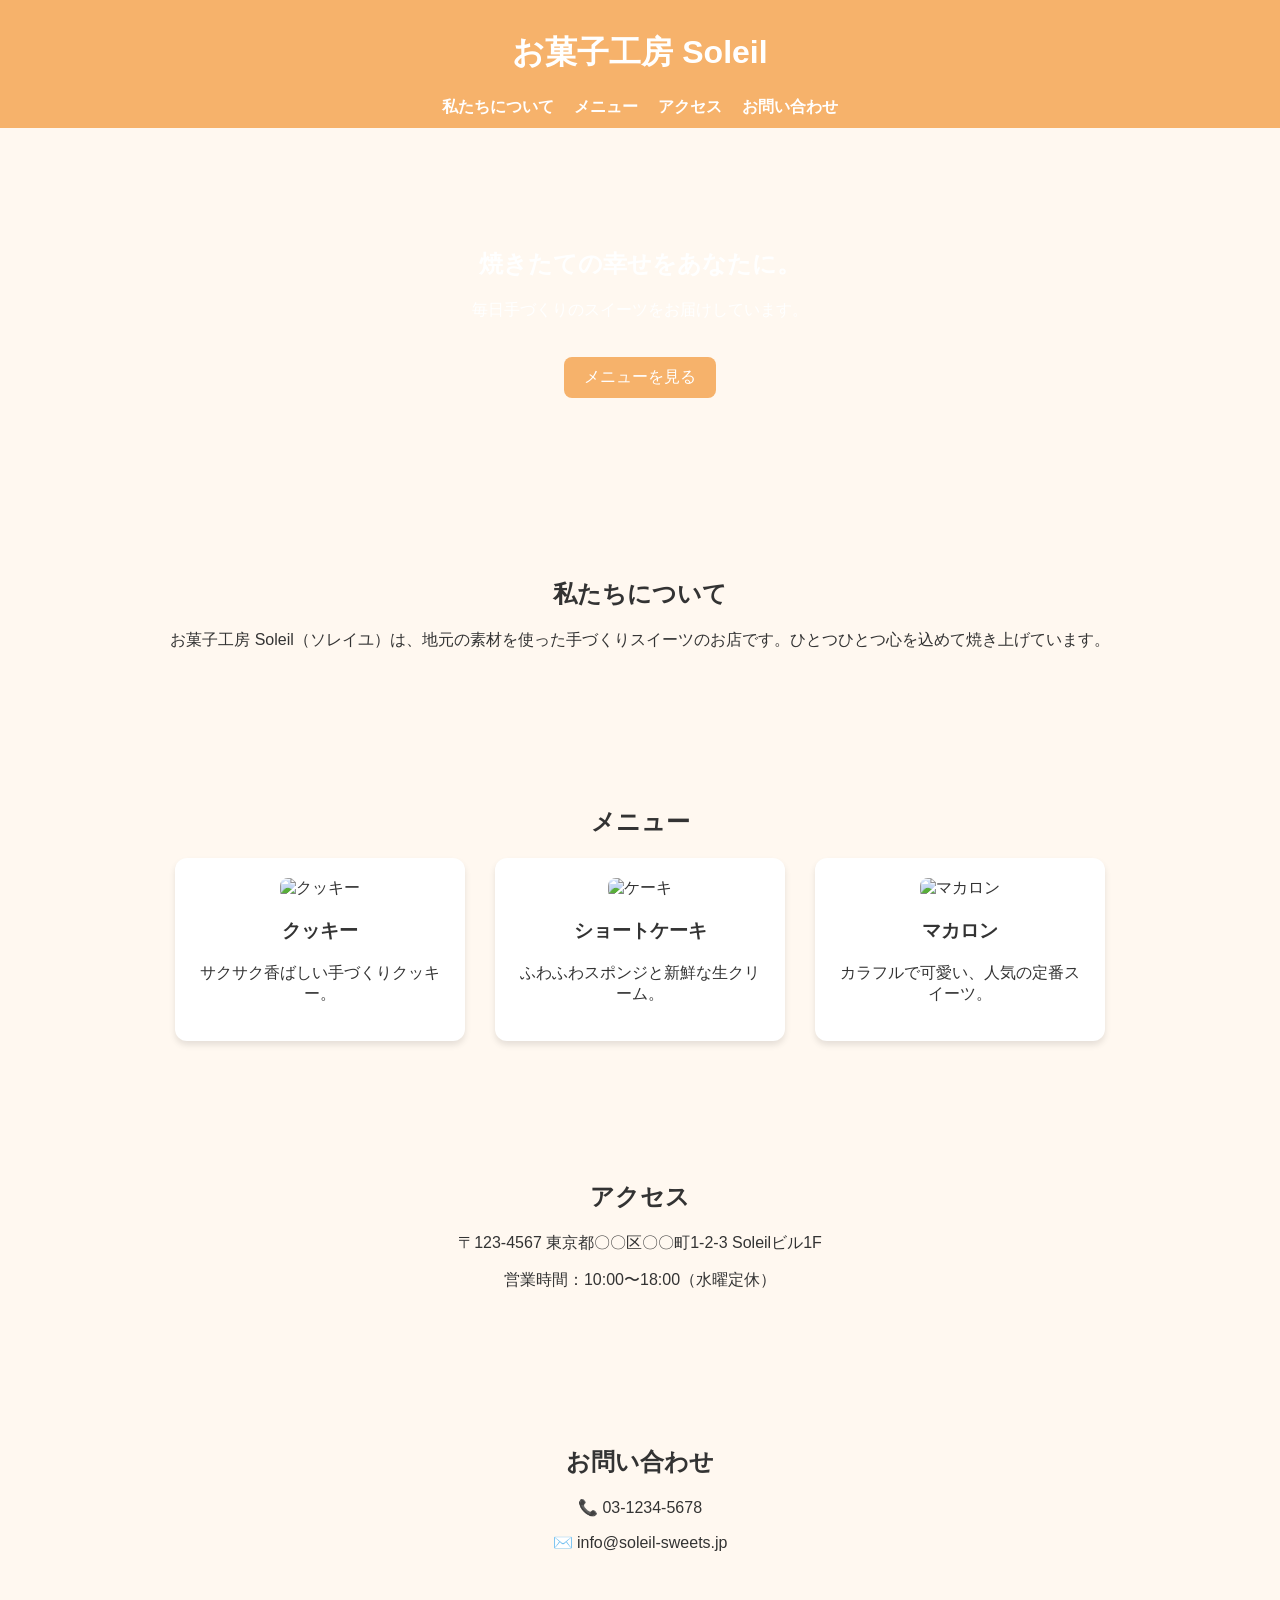
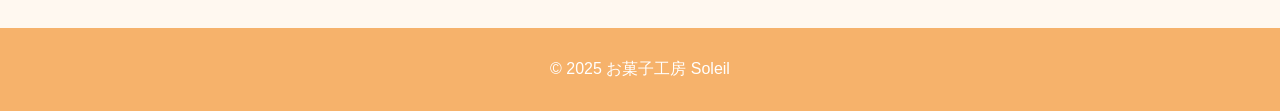
==== pages/index.html @ 4d57386e "first commit" ====
<!DOCTYPE html>
<html lang="ja">
<head>
  <meta charset="UTF-8" />
  <meta name="viewport" content="width=device-width, initial-scale=1.0" />
  <title>お菓子工房 Soleil（ソレイユ）</title>
  <link rel="stylesheet" href="style.css" />
</head>
<body>
  <header>
    <h1>お菓子工房 Soleil</h1>
    <nav>
      <ul>
        <li><a href="#about">私たちについて</a></li>
        <li><a href="#menu">メニュー</a></li>
        <li><a href="#access">アクセス</a></li>
        <li><a href="#contact">お問い合わせ</a></li>
      </ul>
    </nav>
  </header>

  <section id="hero">
    <h2>焼きたての幸せをあなたに。</h2>
    <p>毎日手づくりのスイーツをお届けしています。</p>
    <a href="#menu" class="btn">メニューを見る</a>
  </section>

  <section id="about">
    <h2>私たちについて</h2>
    <p>お菓子工房 Soleil（ソレイユ）は、地元の素材を使った手づくりスイーツのお店です。ひとつひとつ心を込めて焼き上げています。</p>
  </section>

  <section id="menu">
    <h2>メニュー</h2>
    <div class="menu-items">
      <div class="item">
        <img src="images/cookie.jpg" alt="クッキー" />
        <h3>クッキー</h3>
        <p>サクサク香ばしい手づくりクッキー。</p>
      </div>
      <div class="item">
        <img src="images/cake.jpg" alt="ケーキ" />
        <h3>ショートケーキ</h3>
        <p>ふわふわスポンジと新鮮な生クリーム。</p>
      </div>
      <div class="item">
        <img src="images/macarons.jpg" alt="マカロン" />
        <h3>マカロン</h3>
        <p>カラフルで可愛い、人気の定番スイーツ。</p>
      </div>
    </div>
  </section>

  <section id="access">
    <h2>アクセス</h2>
    <p>〒123-4567 東京都〇〇区〇〇町1-2-3 Soleilビル1F</p>
    <p>営業時間：10:00〜18:00（水曜定休）</p>
  </section>

  <section id="contact">
    <h2>お問い合わせ</h2>
    <p>📞 03-1234-5678</p>
    <p>✉️ info@soleil-sweets.jp</p>
  </section>

  <footer>
    <p>&copy; 2025 お菓子工房 Soleil</p>
  </footer>
</body>
</html>
---- pages/style.css ----
body {
    font-family: "Hiragino Sans", "Noto Sans JP", sans-serif;
    margin: 0;
    background-color: #fff8f0;
    color: #333;
  }
  
  header {
    background-color: #f6b26b;
    color: white;
    padding: 10px 0;
    text-align: center;
  }
  
  nav ul {
    list-style: none;
    padding: 0;
    margin: 0;
    display: flex;
    justify-content: center;
    gap: 20px;
  }
  
  nav a {
    color: white;
    text-decoration: none;
    font-weight: bold;
  }
  
  #hero {
    background: url("images/hero.jpg") center/cover no-repeat;
    color: white;
    text-align: center;
    padding: 100px 20px;
  }
  
  .btn {
    display: inline-block;
    background-color: #f6b26b;
    color: white;
    padding: 10px 20px;
    border-radius: 8px;
    text-decoration: none;
    margin-top: 20px;
  }
  
  section {
    padding: 60px 20px;
    text-align: center;
  }
  
  .menu-items {
    display: flex;
    justify-content: center;
    flex-wrap: wrap;
    gap: 30px;
  }
  
  .item {
    width: 250px;
    background-color: white;
    border-radius: 12px;
    box-shadow: 0 4px 6px rgba(0,0,0,0.1);
    padding: 20px;
  }
  
  .item img {
    width: 100%;
    border-radius: 8px;
  }
  
  footer {
    background-color: #f6b26b;
    color: white;
    text-align: center;
    padding: 15px 0;
  }
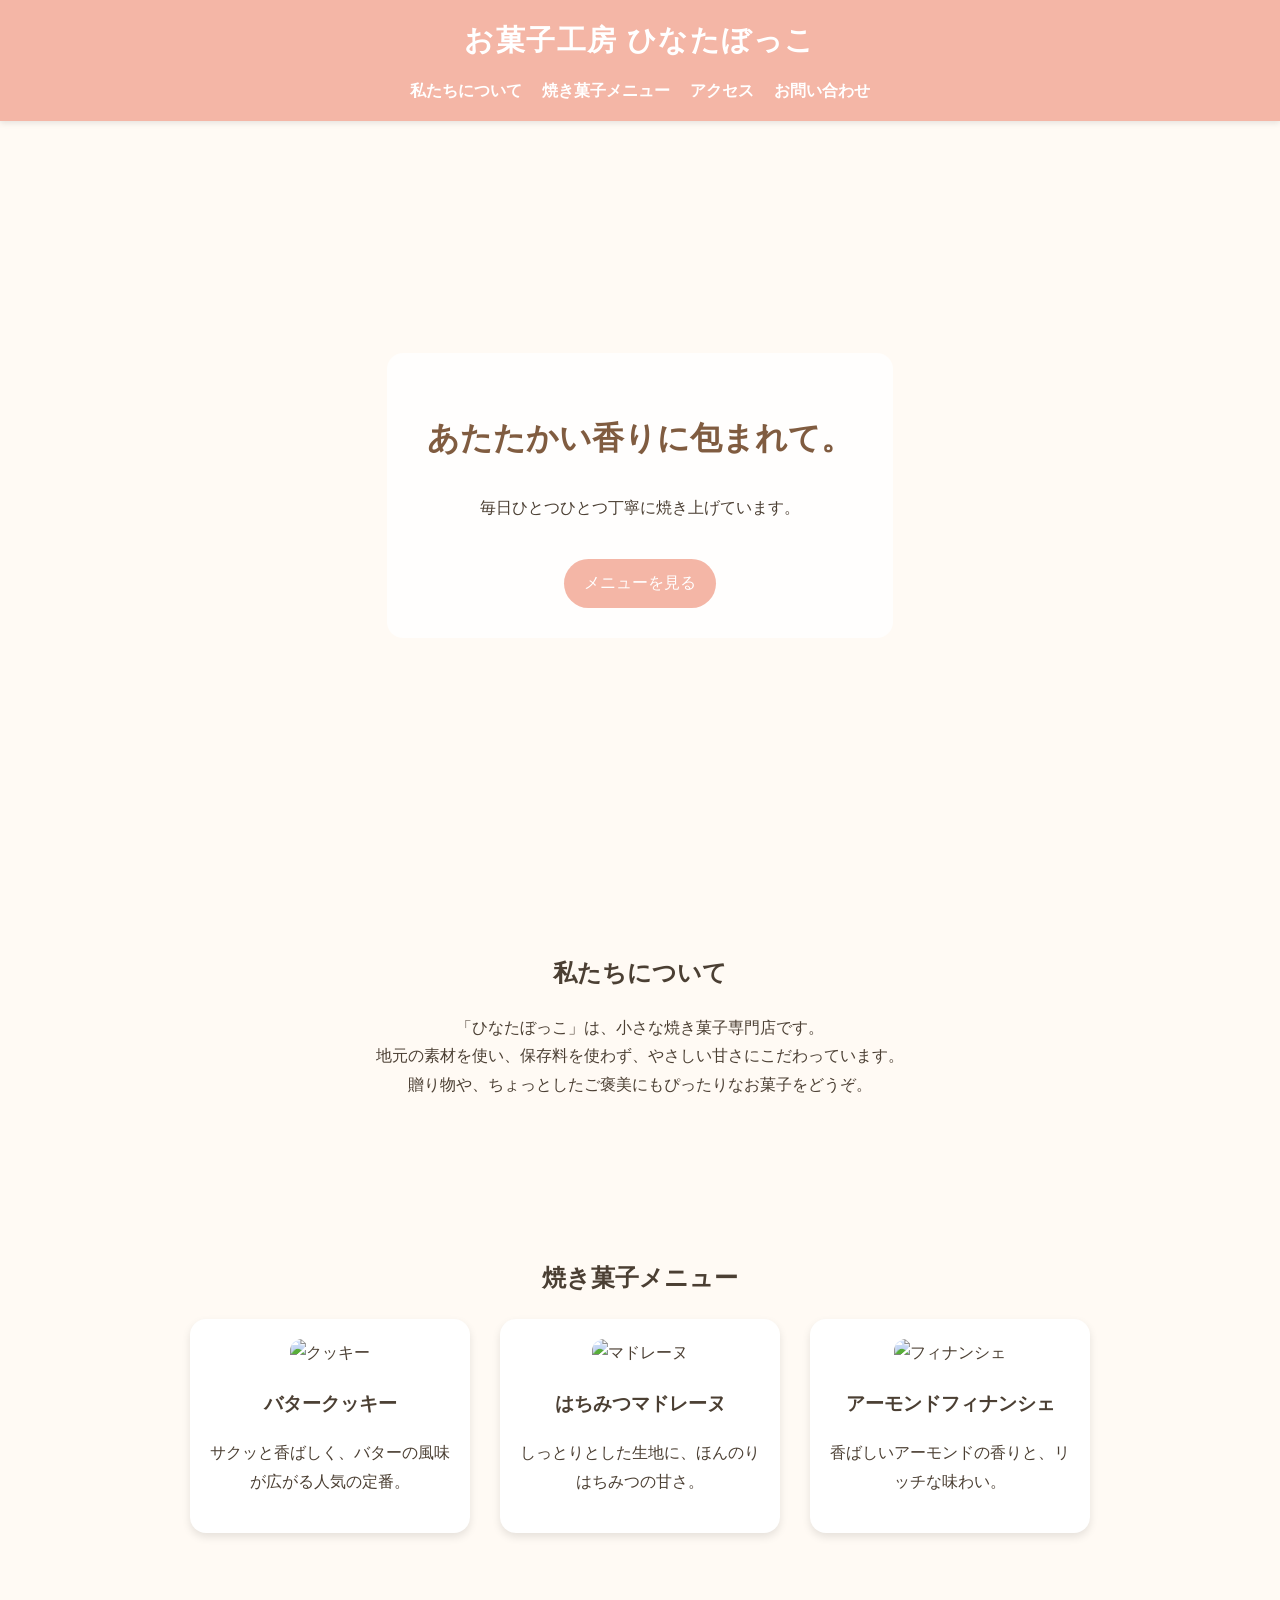
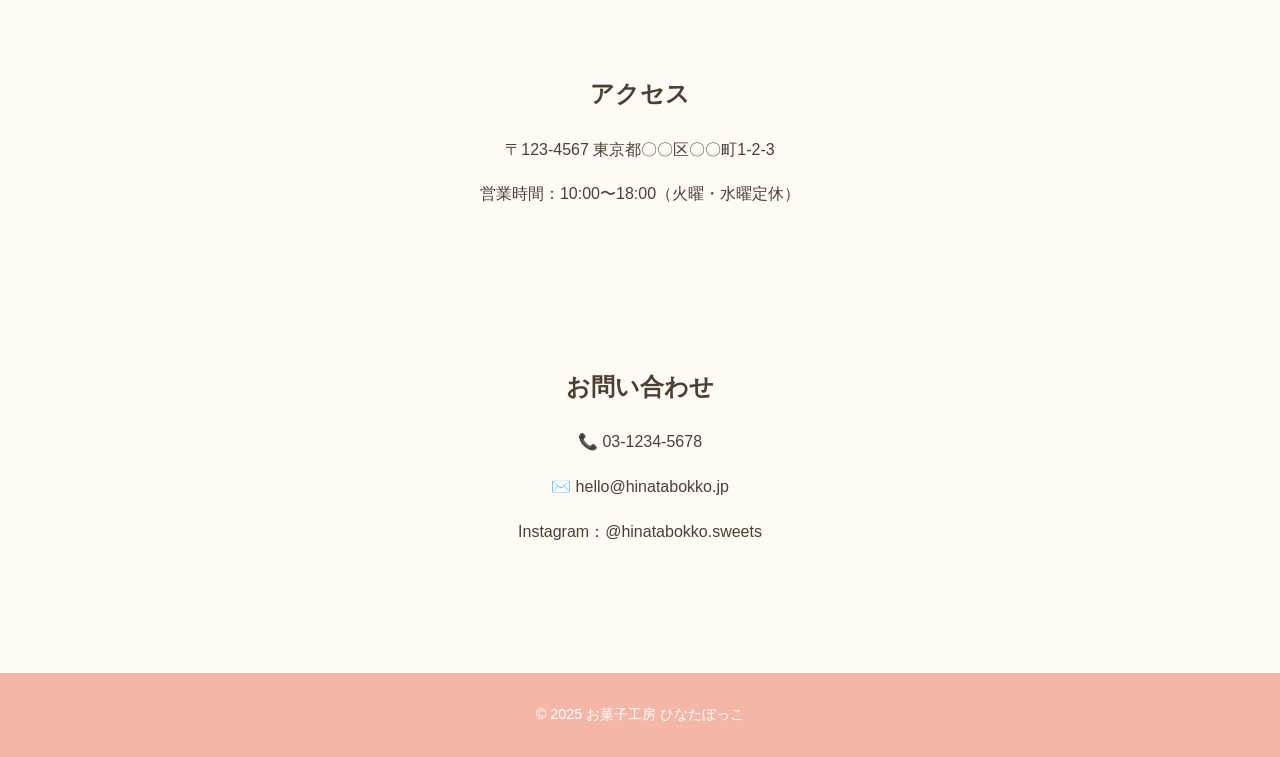
==== commit c82ea6b7: "update pages" ====
--- a/pages/index.html
+++ b/pages/index.html
@@ -3,16 +3,16 @@
 <head>
   <meta charset="UTF-8" />
   <meta name="viewport" content="width=device-width, initial-scale=1.0" />
-  <title>お菓子工房 Soleil（ソレイユ）</title>
+  <title>お菓子工房 ひなたぼっこ</title>
   <link rel="stylesheet" href="style.css" />
 </head>
 <body>
   <header>
-    <h1>お菓子工房 Soleil</h1>
+    <h1>お菓子工房 ひなたぼっこ</h1>
     <nav>
       <ul>
         <li><a href="#about">私たちについて</a></li>
-        <li><a href="#menu">メニュー</a></li>
+        <li><a href="#menu">焼き菓子メニュー</a></li>
         <li><a href="#access">アクセス</a></li>
         <li><a href="#contact">お問い合わせ</a></li>
       </ul>
@@ -20,51 +20,58 @@
   </header>
 
   <section id="hero">
-    <h2>焼きたての幸せをあなたに。</h2>
-    <p>毎日手づくりのスイーツをお届けしています。</p>
-    <a href="#menu" class="btn">メニューを見る</a>
+    <div class="hero-text">
+      <h2>あたたかい香りに包まれて。</h2>
+      <p>毎日ひとつひとつ丁寧に焼き上げています。</p>
+      <a href="#menu" class="btn">メニューを見る</a>
+    </div>
   </section>
 
   <section id="about">
     <h2>私たちについて</h2>
-    <p>お菓子工房 Soleil（ソレイユ）は、地元の素材を使った手づくりスイーツのお店です。ひとつひとつ心を込めて焼き上げています。</p>
+    <p>
+      「ひなたぼっこ」は、小さな焼き菓子専門店です。<br>
+      地元の素材を使い、保存料を使わず、やさしい甘さにこだわっています。<br>
+      贈り物や、ちょっとしたご褒美にもぴったりなお菓子をどうぞ。
+    </p>
   </section>
 
   <section id="menu">
-    <h2>メニュー</h2>
+    <h2>焼き菓子メニュー</h2>
     <div class="menu-items">
       <div class="item">
         <img src="images/cookie.jpg" alt="クッキー" />
-        <h3>クッキー</h3>
-        <p>サクサク香ばしい手づくりクッキー。</p>
+        <h3>バタークッキー</h3>
+        <p>サクッと香ばしく、バターの風味が広がる人気の定番。</p>
       </div>
       <div class="item">
-        <img src="images/cake.jpg" alt="ケーキ" />
-        <h3>ショートケーキ</h3>
-        <p>ふわふわスポンジと新鮮な生クリーム。</p>
+        <img src="images/madeleine.jpg" alt="マドレーヌ" />
+        <h3>はちみつマドレーヌ</h3>
+        <p>しっとりとした生地に、ほんのりはちみつの甘さ。</p>
       </div>
       <div class="item">
-        <img src="images/macarons.jpg" alt="マカロン" />
-        <h3>マカロン</h3>
-        <p>カラフルで可愛い、人気の定番スイーツ。</p>
+        <img src="images/financier.jpg" alt="フィナンシェ" />
+        <h3>アーモンドフィナンシェ</h3>
+        <p>香ばしいアーモンドの香りと、リッチな味わい。</p>
       </div>
     </div>
   </section>
 
   <section id="access">
     <h2>アクセス</h2>
-    <p>〒123-4567 東京都〇〇区〇〇町1-2-3 Soleilビル1F</p>
-    <p>営業時間：10:00〜18:00（水曜定休）</p>
+    <p>〒123-4567 東京都〇〇区〇〇町1-2-3</p>
+    <p>営業時間：10:00〜18:00（火曜・水曜定休）</p>
   </section>
 
   <section id="contact">
     <h2>お問い合わせ</h2>
     <p>📞 03-1234-5678</p>
-    <p>✉️ info@soleil-sweets.jp</p>
+    <p>✉️ hello@hinatabokko.jp</p>
+    <p>Instagram：@hinatabokko.sweets</p>
   </section>
 
   <footer>
-    <p>&copy; 2025 お菓子工房 Soleil</p>
+    <p>&copy; 2025 お菓子工房 ひなたぼっこ</p>
   </footer>
 </body>
-</html>+</html>
--- a/pages/style.css
+++ b/pages/style.css
@@ -1,21 +1,30 @@
 body {
-    font-family: "Hiragino Sans", "Noto Sans JP", sans-serif;
+    font-family: "Rounded Mplus 1c", "Noto Sans JP", sans-serif;
     margin: 0;
-    background-color: #fff8f0;
-    color: #333;
+    background-color: #fffaf4;
+    color: #4b3f33;
+    line-height: 1.8;
   }
   
+  /* ヘッダー */
   header {
-    background-color: #f6b26b;
+    background-color: #f4b6a6;
     color: white;
-    padding: 10px 0;
     text-align: center;
+    padding: 15px 0;
+    box-shadow: 0 2px 6px rgba(0,0,0,0.1);
+  }
+  
+  header h1 {
+    margin: 0;
+    font-size: 1.8em;
+    letter-spacing: 0.05em;
   }
   
   nav ul {
     list-style: none;
     padding: 0;
-    margin: 0;
+    margin: 10px 0 0;
     display: flex;
     justify-content: center;
     gap: 20px;
@@ -25,53 +34,96 @@
     color: white;
     text-decoration: none;
     font-weight: bold;
+    transition: opacity 0.2s;
   }
   
+  nav a:hover {
+    opacity: 0.7;
+  }
+  
+  /* ヒーローエリア */
   #hero {
     background: url("images/hero.jpg") center/cover no-repeat;
-    color: white;
+    height: 70vh;
+    display: flex;
+    align-items: center;
+    justify-content: center;
     text-align: center;
-    padding: 100px 20px;
+  }
+  
+  .hero-text {
+    background-color: rgba(255, 255, 255, 0.8);
+    padding: 30px 40px;
+    border-radius: 16px;
+  }
+  
+  .hero-text h2 {
+    font-size: 2em;
+    color: #805c40;
   }
   
   .btn {
     display: inline-block;
-    background-color: #f6b26b;
+    margin-top: 20px;
+    background-color: #f4b6a6;
     color: white;
     padding: 10px 20px;
-    border-radius: 8px;
+    border-radius: 25px;
     text-decoration: none;
-    margin-top: 20px;
+    transition: 0.3s;
   }
   
+  .btn:hover {
+    background-color: #e49b8d;
+  }
+  
+  /* セクション */
   section {
     padding: 60px 20px;
     text-align: center;
   }
   
+  /* メニュー */
   .menu-items {
     display: flex;
+    flex-wrap: wrap;
     justify-content: center;
-    flex-wrap: wrap;
     gap: 30px;
   }
   
   .item {
-    width: 250px;
-    background-color: white;
-    border-radius: 12px;
-    box-shadow: 0 4px 6px rgba(0,0,0,0.1);
+    width: 240px;
+    background-color: #fff;
+    border-radius: 16px;
+    box-shadow: 0 4px 8px rgba(0,0,0,0.1);
     padding: 20px;
+    transition: transform 0.2s;
+  }
+  
+  .item:hover {
+    transform: translateY(-4px);
   }
   
   .item img {
     width: 100%;
-    border-radius: 8px;
+    border-radius: 12px;
   }
   
+  /* フッター */
   footer {
-    background-color: #f6b26b;
+    background-color: #f4b6a6;
     color: white;
     text-align: center;
     padding: 15px 0;
-  }+    font-size: 0.9em;
+    margin-top: 50px;
+  }
+  
+  /* スマホ対応 */
+  @media (max-width: 768px) {
+    .menu-items {
+      flex-direction: column;
+      align-items: center;
+    }
+  }
+  
